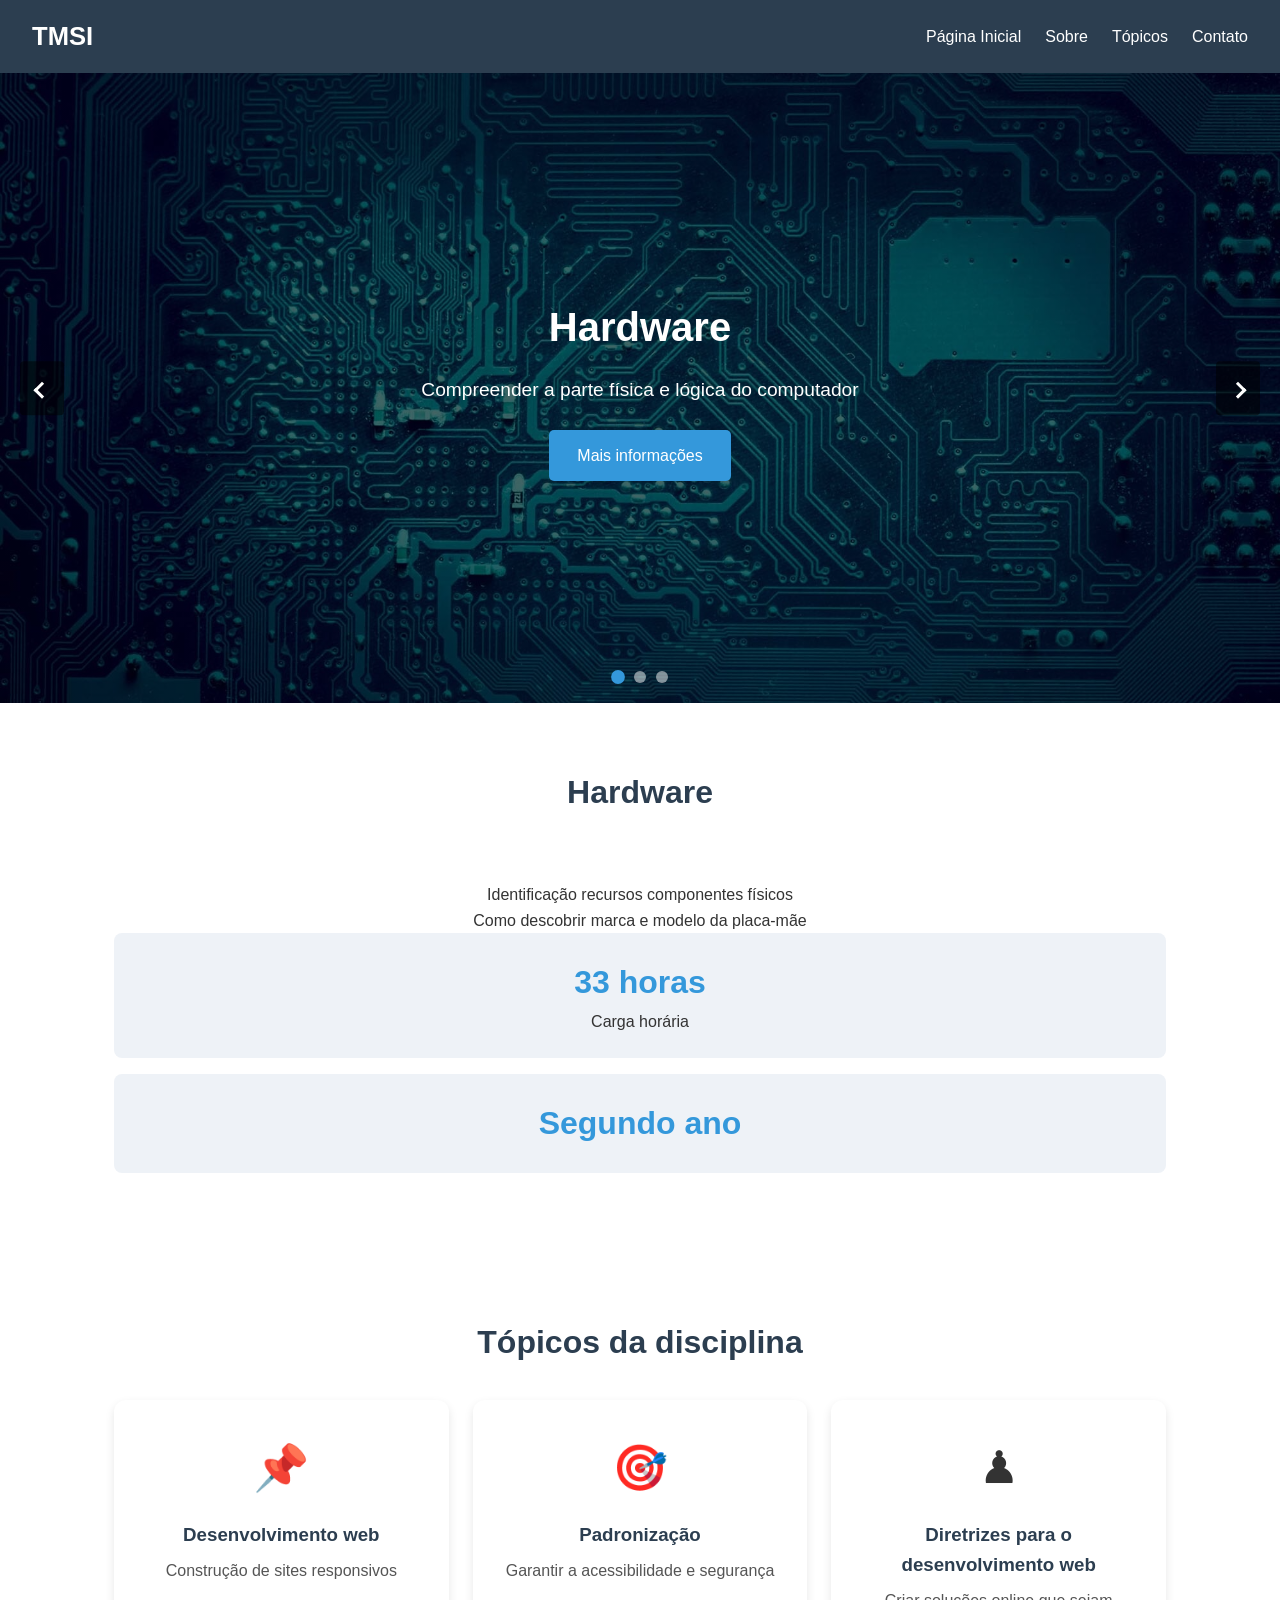
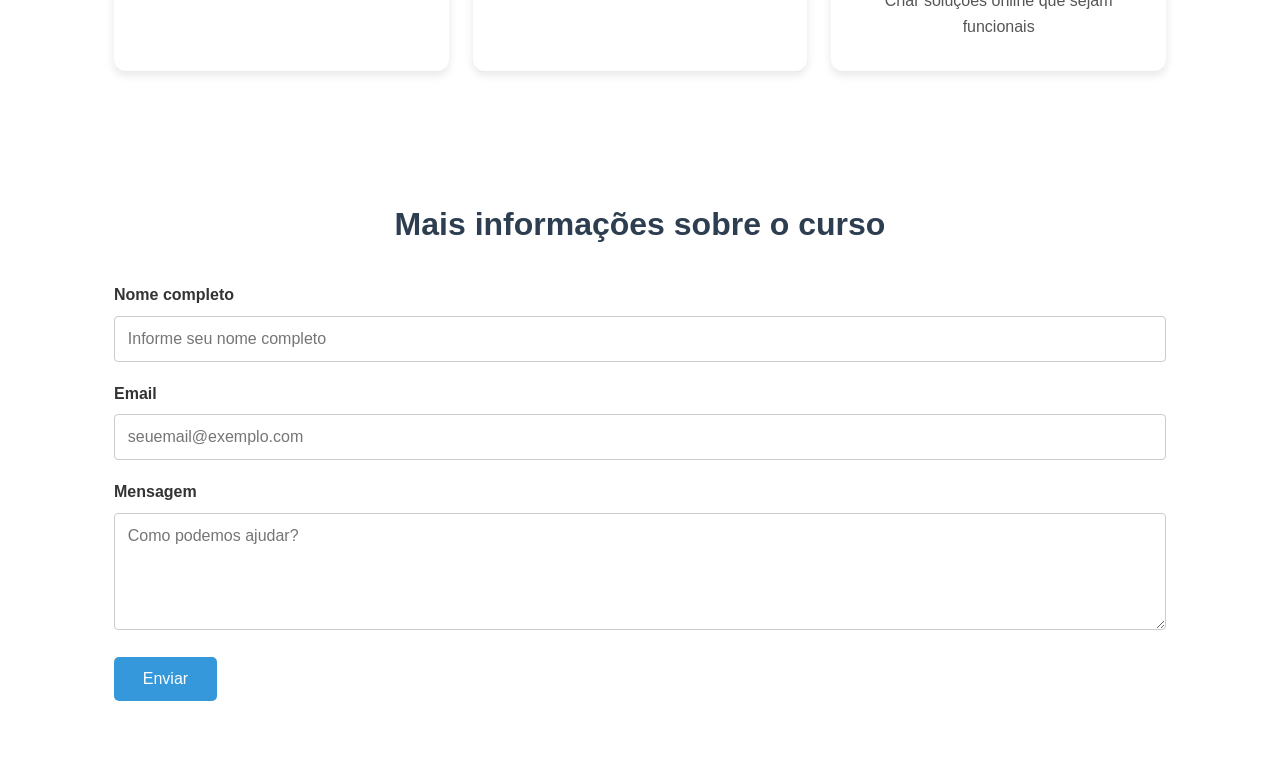
==== html/index.html @ a9b30898 "Projeto site responsivo" ====
<!DOCTYPE html>
<html lang="pt-br">

<head>
    <meta charset="UTF-8">
    <meta name="viewport" content="width=device-width, initial-scale=1.0">
    <title>Site</title>
    <link rel="stylesheet" href="../css/style.css">
</head>

<body>

    <header class="header">
        <a href="#" class="logo">TMSI</a>

        <button class="menu-toggle" id="menuResponsivo" aria-label="Abrir-Menu">
            <span class="bar"></span>
            <span class="bar"></span>
            <span class="bar"></span>
        </button>

        <nav class="nav-menu" id="nav-menu">
            <ul>
                <li><a href="#paginaInicial">Página Inicial</a></li>
                <li><a href="#sobre">Sobre</a></li>
                <li><a href="#topico">Tópicos</a></li>
                <li><a href="#contato">Contato</a></li>
            </ul>
        </nav>
    </header>

<section id="paginaInicial" class="carousel-section">
    <div class="carousel-container">
        <div class="carousel-slide active slide-1">
            <div class="hero-content">
                <h1>Hardware</h1>
                <p>Compreender a parte física e lógica do computador</p>
                <a href="#sobre" class="btn-primary">Mais informações</a>
            </div>
        </div>

        <div class="carousel-slide slide-2">
            <div class="carousel-container">
                <h1>Design</h1>
                <p>Desenvolvimento frontend</p>
            </div>
        </div>

        <div class="carousel-slide slide-3">
            <div class="carousel-container">
                <h1>Projeto</h1>
                <p>Desenvolvimento Shark Tank</p>
            </div>
        </div>
            <button class="carousel-btn prev-btn" id="prevBtn">
                <span class="botao esquerda"></span>
            </button>
            <button class="carousel-btn next-btn" id="nextBtn">
                <span class="botao direita"></span>
            </button>

            <div class="carousel-dots">
                <span class="dot active" data-index="0"></span>
                <span class="dot" data-index="1"></span>
                <span class="dot" data-index="2"></span>
            </div>

        </div>
    </div>
    </section>

    <section id="sobre" class="section">
        <div class="container">
            <h2>Hardware</h2>
            <div class="grid-2-cols"></div>
            <div class="text-block">
                <p>Identificação recursos componentes físicos</p>
                <p>Como descobrir marca e modelo da placa-mãe</p>
            </div>
            <div class="stats-block">
                <div class="stat-card">
                    <h3>33 horas</h3>
                    <p>Carga horária</p>
                </div>
                <div class="stat-card">
                    <h3>Segundo ano</h3>
                </div>
            </div>
        </div>

    </section>

    <section id="topico" class="section bg-ligth">
        <div class="container">
            <h2>Tópicos da disciplina</h2>
            <div class="grid-3-cols">
                <div class="card">
                    <div class="icon">📌</div>
                    <h3>Desenvolvimento web</h3>
                    <p>Construção de sites responsivos</p>
                </div>
                <div class="card">
                    <div class="icon">🎯</div>
                    <h3>Padronização</h3>
                    <p>Garantir a acessibilidade e segurança</p>
                </div>
                <div class="card">
                    <div class="icon">♟</div>
                    <h3>Diretrizes para o desenvolvimento web</h3>
                    <p>Criar soluções online que sejam funcionais</p>
                </div>
            </div>
        </div>
        
    </section>

    <section id="contato" class="section">
        <div class="container">
            <h2>Mais informações sobre o curso</h2>
            <form class="contatoForm" class="contact-form">
                <div class="form-group">
                    <label form="nome">Nome completo</label>
                    <input type="text" id="nome" placeholder="Informe seu nome completo">
                </div>
                <div class="form-group">
                    <label form="email">Email</label>
                    <input type="email" placeholder="seuemail@exemplo.com" id="email">
                </div>
                <div class="form-group">
                    <label form="mensagem">Mensagem</label>
                    <textarea id="mensagem" rows="5" placeholder="Como podemos ajudar?"></textarea>
                </div>
                <button type="submit" class="btn-primary">Enviar</button>
            </form>
        </div>
    </section>
</body>

<script type="text" src="../js/script.js"></script>

</html>
---- css/style.css ----
/* ===================================
   1. RESET E REGRAS GERAIS
   =================================== */

   * {
    margin: 0;
    padding: 0;
    box-sizing: border-box;
  }
  
  html {
    scroll-behavior: smooth;
  }
  
  body {
    font-family: "Segoe UI", Tahoma, Geneva, Verdana, sans-serif;
    line-height: 1.6;
    color: #333;
  }
  
  .container {
    max-width: 1100px;
    margin: 0 auto;
    padding: 0 1.5rem;
  }
  
  .section {
    padding: 4rem 0;
  }
  
  .section h2 {
    text-align: center;
    font-size: 2rem;
    margin-bottom: 2rem;
    color: #2c3e50;
  }
  
  .bg-light {
    background-color: #f8f9fa;
  }
  
  /* ===================================
     2. HEADER E NAVEGAÇÃO
     =================================== */
  
  .header {
    display: flex;
    justify-content: space-between;
    align-items: center;
    background-color: #2c3e50;
    padding: 1rem 2rem;
    position: sticky;
    top: 0;
    z-index: 1000;
  }
  
  .logo {
    color: #fff;
    text-decoration: none;
    font-size: 1.6rem;
    font-weight: bold;
  }
  
  .nav-menu ul {
    display: flex;
    list-style: none;
    gap: 1.5rem;
  }
  
  .nav-menu a {
    color: #fff;
    text-decoration: none;
    font-size: 1rem;
    transition: color 0.3s;
  }
  
  .nav-menu a:hover {
    color: #3498db;
  }
  
  /* ===================================
     3. BOTÃO HAMBÚRGUER
     =================================== */
  
  .menu-toggle {
    display: none;
    background: none;
    border: none;
    cursor: pointer;
    flex-direction: column;
    gap: 5px;
    padding: 5px;
  }
  
  .menu-toggle .bar {
    width: 25px;
    height: 3px;
    background-color: #fff;
    border-radius: 2px;
    transition: all 0.3s ease;
  }
  
  /* ===================================
     4. CARROSSEL HERO
     =================================== */
  
  .carousel-section {
    position: relative;
    width: 100%;
    height: 70vh;
    overflow: hidden;
  }
  

  .carousel-container {
    width: 100%;
    height: 100%;
    position: relative;
  }
  
  .carousel-slide {
    position: absolute;
    top: 0;
    left: 0;
  
    width: 100%;
    height: 100%;
  
    opacity: 0;
  
    transition: opacity 0.8s ease-in-out;
  
    background-size: cover;
    background-position: center;
  
    display: flex;
    align-items: center;
    justify-content: center;
  
    text-align: center;
    color: #fff;
  
    padding: 0 1rem;
  }
  
  .carousel-slide.active {
    opacity: 1;
    z-index: 1;
  }
  
  /* ===================================
     5. IMAGENS DOS SLIDES
     =================================== */
  
  .slide-1 {
    background-image:
      linear-gradient(rgba(0, 0, 0, 0.6), rgba(0, 0, 0, 0.6)),
      url("../img/hardware.jpg");
  }
  
  .slide-2 {
    background-image:
      linear-gradient(rgba(0, 0, 0, 0.6), rgba(0, 0, 0, 0.6)),
      url("../img/design.jpg");
  }
  
  .slide-3 {
    background-image:
      linear-gradient(rgba(0, 0, 0, 0.6), rgba(0, 0, 0, 0.6)),
      url("../img/projeto.jpeg");
  }
  
  /* ===================================
     6. CONTEÚDO DO HERO
     =================================== */
  
  .hero-content {
    max-width: 800px;
    margin: 0 auto;
  }
  
  .hero-content h1 {
    font-size: 2.5rem;
    margin-bottom: 1rem;
  }
  
  .hero-content p {
    font-size: 1.2rem;
    margin-bottom: 1.5rem;
  
    max-width: 600px;
  
    margin-left: auto;
    margin-right: auto;
  }
  
  /* ===================================
     7. BOTÃO PRINCIPAL
     =================================== */
  
  .btn-primary {
    display: inline-block;
  
    background-color: #3498db;
    color: #fff;
  
    padding: 0.8rem 1.8rem;
  
    border: none;
    border-radius: 5px;
  
    text-decoration: none;
  
    font-size: 1rem;
  
    cursor: pointer;
  
    transition:
      background 0.3s ease,
      transform 0.3s ease,
      box-shadow 0.3s ease;
  }
  
  .btn-primary:hover {
    background-color: #2980b9;
  
    transform: translateY(-2px);
  
    box-shadow: 0 5px 15px rgba(0, 0, 0, 0.2);
  }
  
  /* ===================================
     8. CONTROLES E SETAS DO CARROSSEL
     =================================== */
  
  .carousel-btn {
    position: absolute;
  
    top: 50%;
  
    transform: translateY(-50%);
  
    background-color: rgba(0, 0, 0, 0.5);
  
    color: white;
  
    border: none;
  
    font-size: 1.5rem;
  
    padding: 0.8rem 1rem;
  
    cursor: pointer;
  
    z-index: 10;
  
    border-radius: 4px;
  
    transition:
      background-color 0.3s ease,
      transform 0.3s ease;
  }
  
  .carousel-btn:hover {
    background-color: rgba(0, 0, 0, 0.8);
  }
  
  .prev-btn {
    left: 20px;
  }
  
  .next-btn {
    right: 20px;
  }
  
  /* ===================================
     9. SETAS DESENHADAS EM CSS
     =================================== */
  
  .botao {
    display: inline-block;
  
    width: 12px;
    height: 12px;
  
    border-top: 3px solid #fff;
    border-right: 3px solid #fff;
  }
  
  .botao.esquerda {
    transform: rotate(-135deg);
  }
  
  .botao.direita {
    transform: rotate(45deg);
  }
  
  /* ===================================
     10. INDICADORES DO CARROSSEL
     =================================== */
  
  .carousel-dots {
    position: absolute;
  
    bottom: 20px;
    left: 50%;
  
    transform: translateX(-50%);
  
    display: flex;
  
    gap: 10px;
  
    z-index: 10;
  }
  
  .dot {
    width: 12px;
    height: 12px;
  
    background-color: rgba(255, 255, 255, 0.5);
  
    border-radius: 50%;
  
    cursor: pointer;
  
    transition:
      background-color 0.3s ease,
      transform 0.3s ease;
  }
  
  .dot:hover {
    transform: scale(1.2);
  }
  
  .dot.active {
    background-color: #3498db;
  
    transform: scale(1.15);
  }
  
  /* ===================================
     11. GRIDS
     =================================== */
  
  .grid-2-cols {
    display: grid;
  
    grid-template-columns: 1fr 1fr;
  
    gap: 2rem;
  }
  
  .grid-3-cols {
    display: grid;
  
    grid-template-columns: repeat(3, 1fr);
  
    gap: 1.5rem;
  }
  
  /* ===================================
     12. BLOCO DE TEXTO
     =================================== */
  
  .text-block {
    display: flex;
  
    flex-direction: column;
  
    justify-content: center;
  
    align-items: center;
  
    text-align: center;
  
    margin-top: 2rem;
  }
  
  /* ===================================
     13. CARDS DE ESTATÍSTICAS
     =================================== */
  
  .stat-card {
    background-color: #eef2f7;
  
    padding: 1.5rem;
  
    border-radius: 8px;
  
    text-align: center;
  
    margin-bottom: 1rem;
  
    transition:
      transform 0.3s ease,
      box-shadow 0.3s ease;
  }
  
  .stat-card:hover {
    transform: translateY(-5px);
  
    box-shadow: 0 8px 20px rgba(0, 0, 0, 0.1);
  }
  
  .stat-card h3 {
    font-size: 2rem;
  
    color: #3498db;
  }
  
  /* ===================================
     14. TÓPICOS DA DISCIPLINA
     =================================== */
  
  #servicos {
    position: relative;
  
    overflow: hidden;
  }
  
  /* Título da seção */
  
  #servicos h2 {
    font-size: 2.3rem;
  
    margin-bottom: 3rem;
  
    position: relative;
  }
  
  /* Linha abaixo do título */
  
  #servicos h2::after {
    content: "";
  
    display: block;
  
    width: 60px;
  
    height: 4px;
  
    background-color: #3498db;
  
    margin: 12px auto 0;
  
    border-radius: 5px;
  }
  
  /* ===================================
     15. CARDS DOS TÓPICOS
     =================================== */
  
  .card {
    background: #fff;
  
    padding: 2rem;
  
    border-radius: 12px;
  
    box-shadow: 0 4px 10px rgba(0, 0, 0, 0.1);
  
    text-align: center;
  
    position: relative;
  
    overflow: hidden;
  
    transition:
      transform 0.4s ease,
      box-shadow 0.4s ease,
      background-color 0.4s ease;
  }
  
  /* Linha superior do card */
  
  .card::before {
    content: "";
  
    position: absolute;
  
    top: 0;
    left: 0;
  
    width: 100%;
  
    height: 4px;
  
    background-color: #3498db;
  
    transform: scaleX(0);
  
    transform-origin: center;
  
    transition: transform 0.4s ease;
  }
  
  /* Efeito hover */
  
  .card:hover {
    transform: translateY(-10px);
  
    box-shadow: 0 15px 30px rgba(0, 0, 0, 0.18);
  }
  
  /* Ativa a linha superior */
  
  .card:hover::before {
    transform: scaleX(1);
  }
  
  /* Ícone */
  
  .card .icon {
    font-size: 2.8rem;
  
    margin-bottom: 1rem;
  
    transition: transform 0.4s ease;
  }
  
  /* Animação do ícone */
  
  .card:hover .icon {
    transform: scale(1.15);
  }
  
  /* Título do card */
  
  .card h3 {
    margin-bottom: 0.5rem;
  
    color: #2c3e50;
  
    transition: color 0.3s ease;
  }
  
  /* Mudança de cor do título */
  
  .card:hover h3 {
    color: #3498db;
  }
  
  /* Texto */
  
  .card p {
    color: #555;
  
    transition: color 0.3s ease;
  }
  
  /* ===================================
     16. FORMULÁRIO DE CONTATO
     =================================== */
  
  .contact-form {
    max-width: 600px;
  
    margin: 0 auto;
  }
  
  .form-group {
    margin-bottom: 1.2rem;
  }
  
  .form-group label {
    display: block;
  
    margin-bottom: 0.5rem;
  
    font-weight: bold;
  }
  
  .form-group input,
  .form-group textarea {
    width: 100%;
  
    padding: 0.8rem;
  
    border: 1px solid #ccc;
  
    border-radius: 4px;
  
    font-size: 1rem;
  
    font-family: inherit;
  
    transition:
      border-color 0.3s ease,
      box-shadow 0.3s ease;
  }
  
  .form-group input:focus,
  .form-group textarea:focus {
    outline: none;
  
    border-color: #3498db;
  
    box-shadow: 0 0 0 3px rgba(52, 152, 219, 0.15);
  }
  
  /* Borda vermelha para campos com erro */
  
  .input-error {
    border-color: #e74c3c !important;
  }
  
  /* Mensagem de erro */
  
  .error-text {
    color: #e74c3c;
  
    font-size: 0.85rem;
  
    margin-top: 0.3rem;
  
    display: block;
  }
  
  /* ===================================
     17. RODAPÉ
     =================================== */
  
  .footer {
    background-color: #1a252f;
  
    color: #ecf0f1;
  
    padding-top: 3rem;
  
    width: 100%;
  }
  
  /* Grid do rodapé */
  
  .grid-footer {
    display: grid;
  
    grid-template-columns: repeat(auto-fit, minmax(200px, 1fr));
  
    gap: 2rem;
  
    padding-bottom: 2rem;
  
    justify-items: center;
  }
  
  /* Coluna */
  
  .footer-col {
    display: flex;
  
    flex-direction: column;
  
    align-items: center;
  
    text-align: center;
  
    width: 100%;
  }
  
  /* Parágrafo */
  
  .footer-col p {
    text-align: center;
  
    margin: 0 auto;
  }
  
  /* Títulos */
  
  .footer-col h3,
  .footer-col h4 {
    margin-bottom: 1rem;
  
    color: #fff;
  }
  
  /* Listas */
  
  .footer-col ul {
    list-style: none;
  }
  
  .footer-col ul li {
    margin-bottom: 0.5rem;
  }
  
  /* Links */
  
  .footer-col a {
    color: #bdc3c7;
  
    text-decoration: none;
  
    transition: color 0.3s ease;
  }
  
  .footer-col a:hover {
    color: #3498db;
  }
  
  /* Links sociais */
  
  .social-links {
    display: flex;
  
    flex-direction: column;
  
    gap: 0.5rem;
  }
  
  /* Rodapé inferior */
  
  .footer-bottom {
    grid-column: 1 / -1;
  
    width: 100%;
  
    text-align: center;
  
    padding: 1.5rem 0;
  
    font-size: 0.9rem;
  
    color: #7f8c8d;
  }
  
  /* ===================================
     18. RESPONSIVIDADE
     =================================== */
  
  @media (max-width: 768px) {
    /* Menu */
  
    .menu-toggle {
      display: flex;
    }
  
    .nav-menu {
      display: none;
  
      position: absolute;
  
      top: 100%;
      left: 0;
  
      width: 100%;
  
      background-color: #2c3e50;
    }
  
    .nav-menu.active {
      display: block;
    }
  
    .nav-menu ul {
      flex-direction: column;
  
      padding: 1rem 0;
  
      gap: 0;
    }
  
    .nav-menu li {
      text-align: center;
  
      padding: 0.8rem 0;
    }
  
    /* Grids */
  
    .grid-2-cols,
    .grid-3-cols,
    .grid-footer {
      grid-template-columns: 1fr;
    }
  
    /* Hero */
  
    .carousel-section {
      height: 65vh;
    }
  
    .hero-content h1 {
      font-size: 1.8rem;
    }
  
    .hero-content p {
      font-size: 1rem;
    }
  
    /* Botões do carrossel */
  
    .carousel-btn {
      padding: 0.5rem;
    }
  
    /* Título dos tópicos */
  
    #servicos h2 {
      font-size: 1.8rem;
    }
  
    /* Cards */
  
    .card {
      padding: 1.5rem;
    }
  }
  
  /* ===================================
     19. ACESSIBILIDADE
     =================================== */
  
  /* Remove animações para usuários que
     preferem menos movimento */
  
  @media (prefers-reduced-motion: reduce) {
    html {
      scroll-behavior: auto;
    }
  
    *,
    *::before,
    *::after {
      animation-duration: 0.01ms !important;
      animation-iteration-count: 1 !important;
      transition-duration: 0.01ms !important;
    }
  }
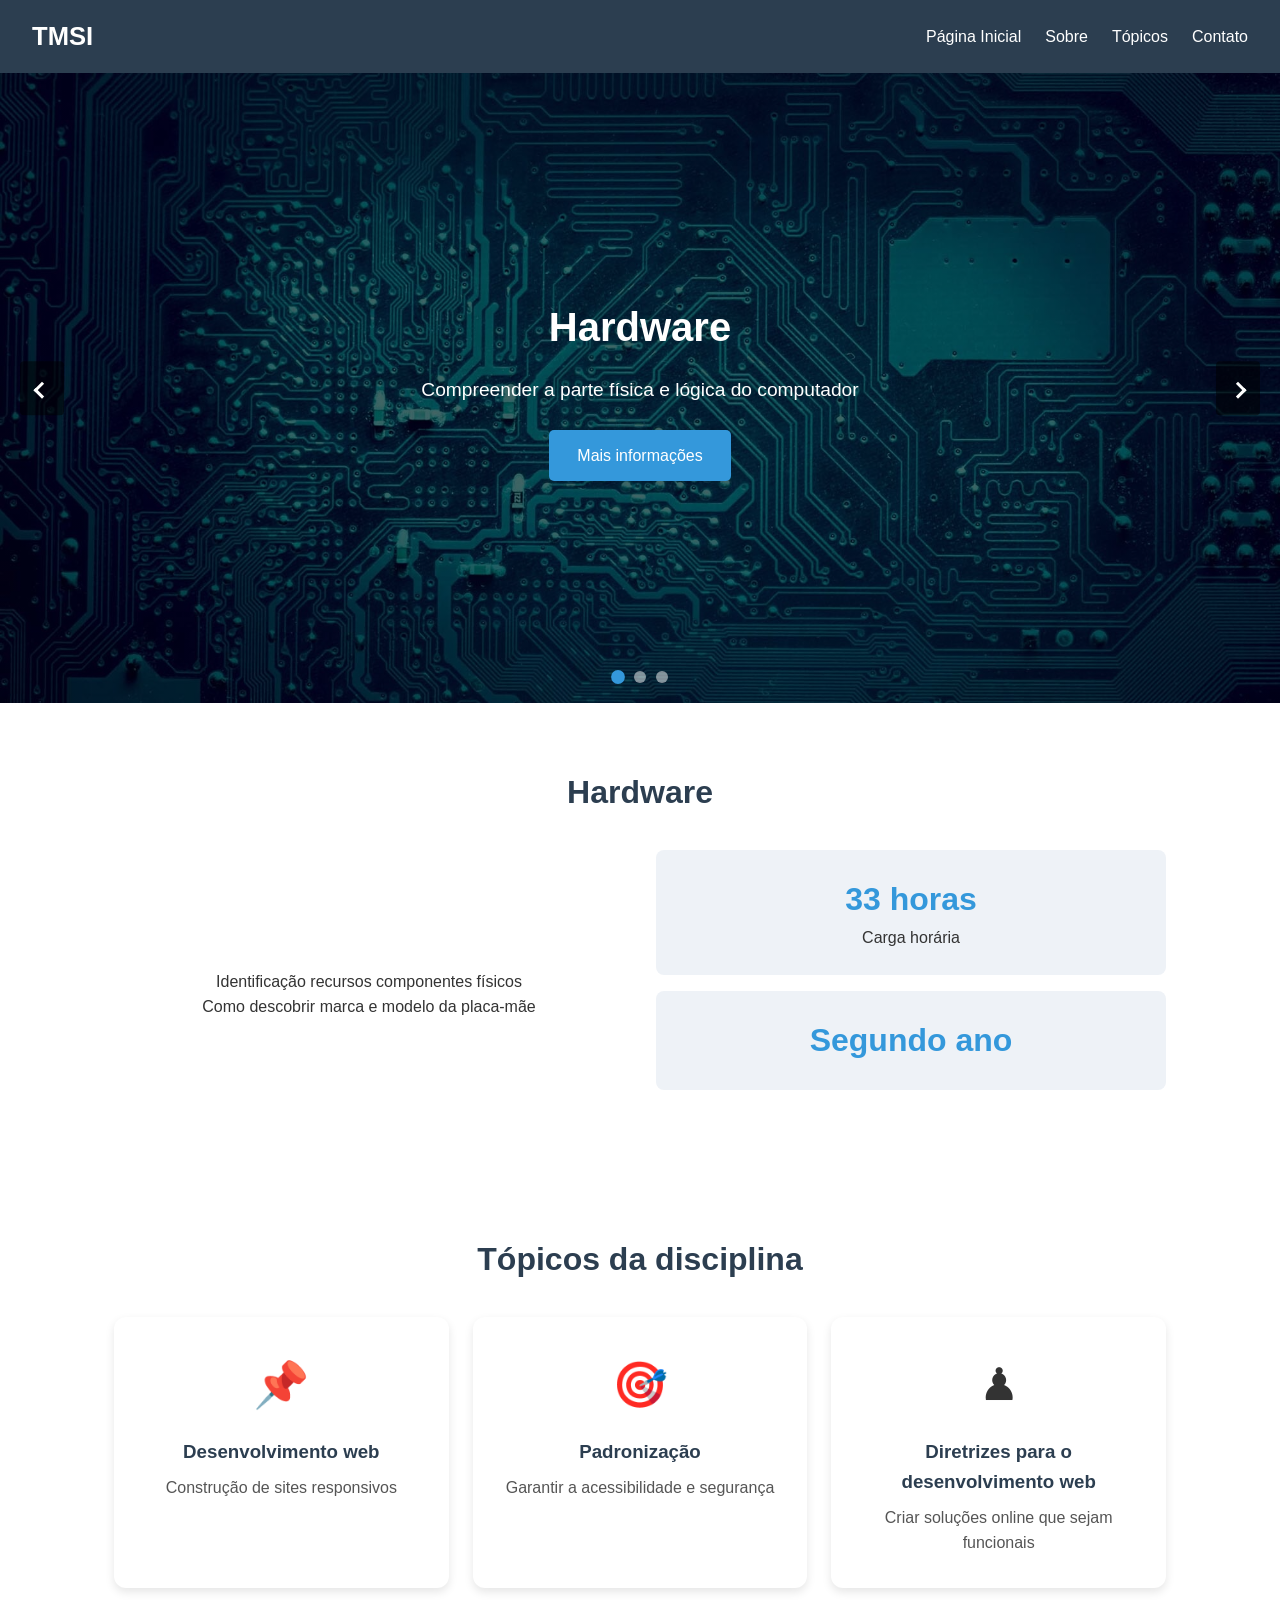
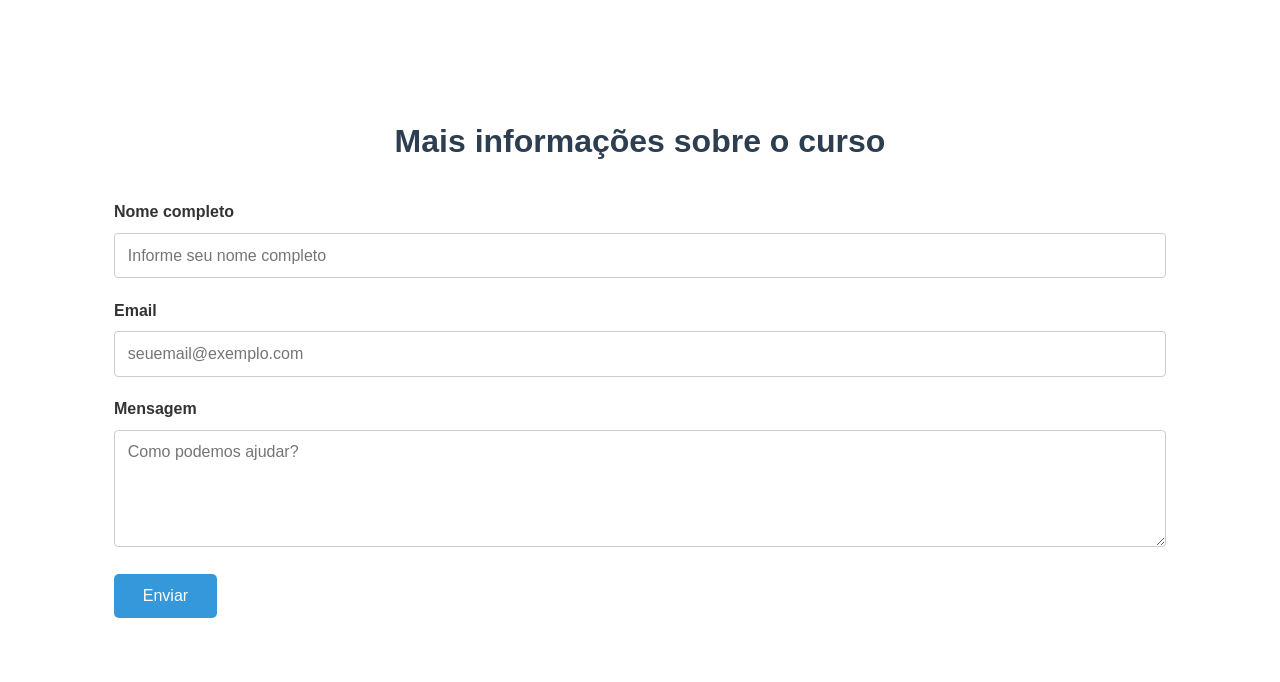
==== commit 4189aa9c: "Consertar colunas" ====
--- a/html/index.html
+++ b/html/index.html
@@ -9,7 +9,7 @@
 </head>
 
 <body>
-
+<!--Sim-->
     <header class="header">
         <a href="#" class="logo">TMSI</a>
 
@@ -72,18 +72,19 @@
     <section id="sobre" class="section">
         <div class="container">
             <h2>Hardware</h2>
-            <div class="grid-2-cols"></div>
-            <div class="text-block">
-                <p>Identificação recursos componentes físicos</p>
-                <p>Como descobrir marca e modelo da placa-mãe</p>
-            </div>
-            <div class="stats-block">
-                <div class="stat-card">
-                    <h3>33 horas</h3>
-                    <p>Carga horária</p>
+            <div class="grid-2-cols">
+                <div class="text-block">
+                    <p>Identificação recursos componentes físicos</p>
+                    <p>Como descobrir marca e modelo da placa-mãe</p>
                 </div>
-                <div class="stat-card">
-                    <h3>Segundo ano</h3>
+                <div class="stats-block">
+                    <div class="stat-card">
+                        <h3>33 horas</h3>
+                        <p>Carga horária</p>
+                    </div>
+                    <div class="stat-card">
+                        <h3>Segundo ano</h3>
+                    </div>
                 </div>
             </div>
         </div>
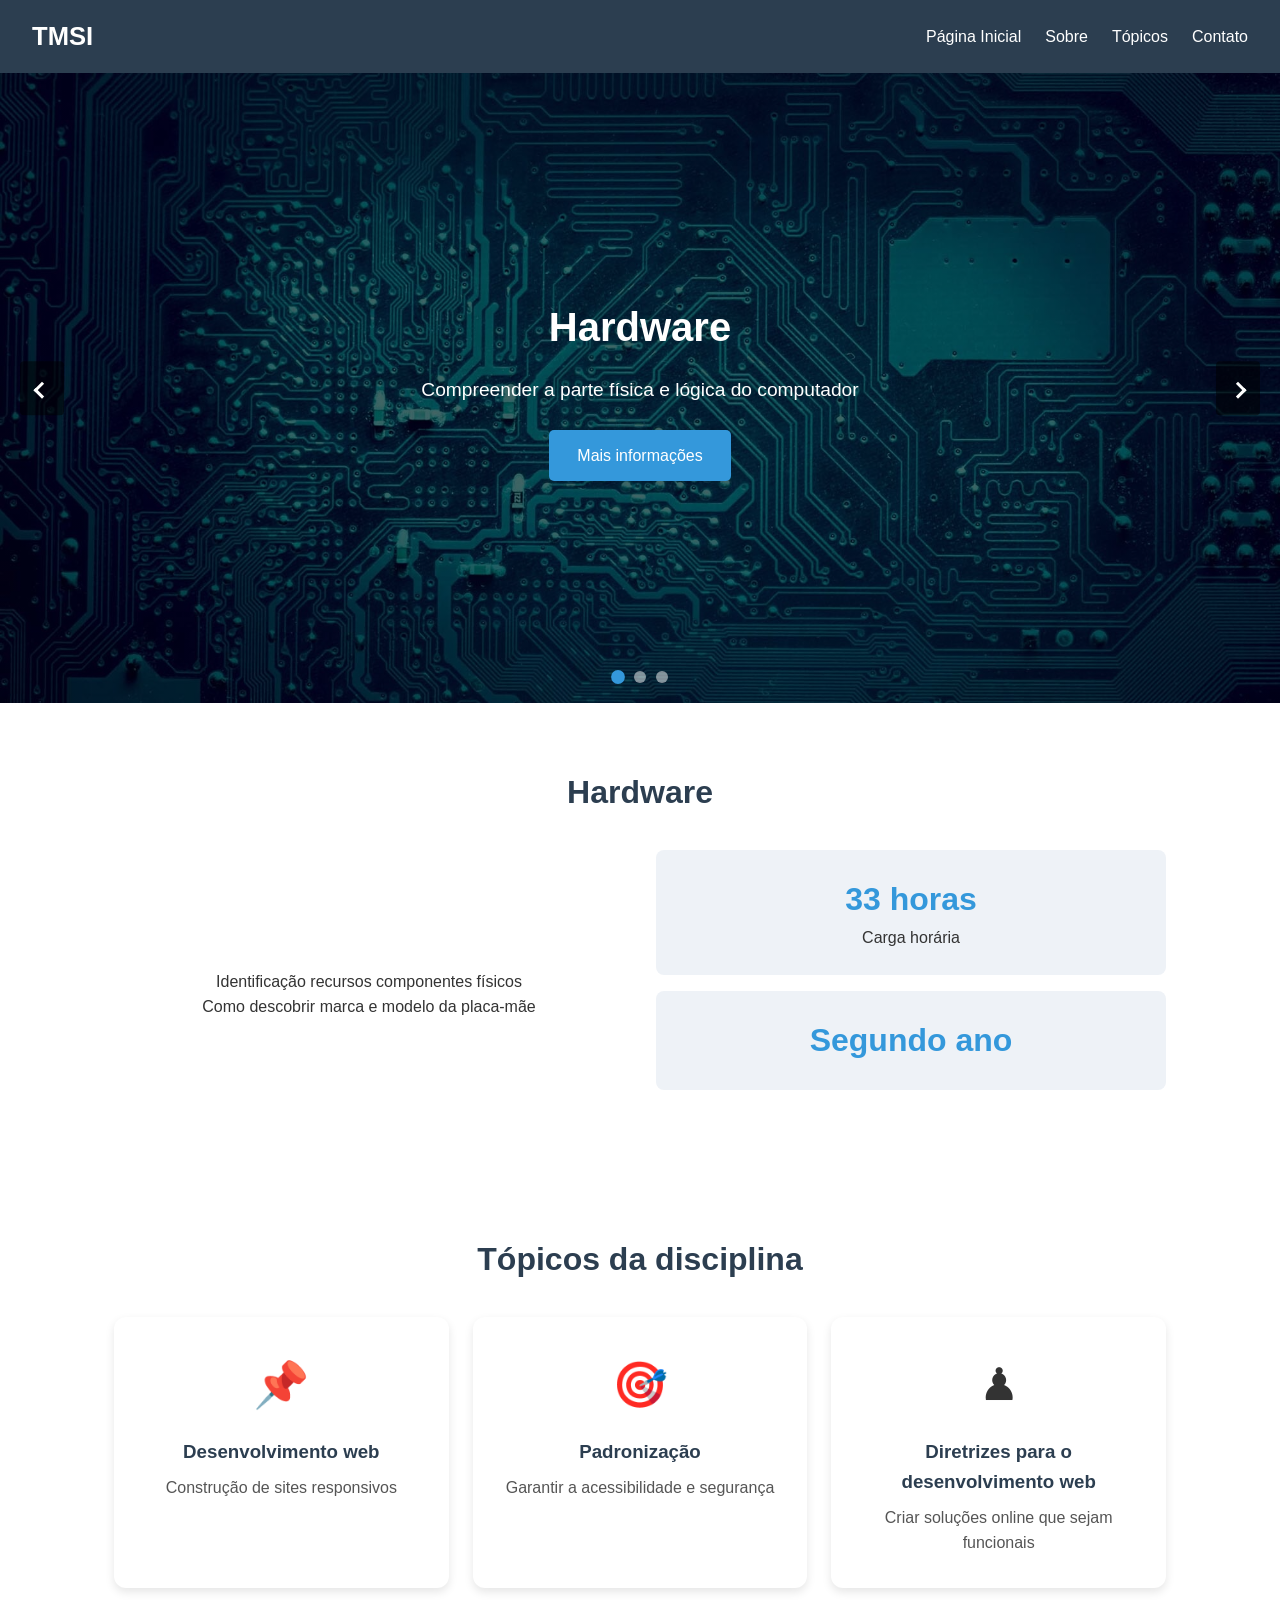
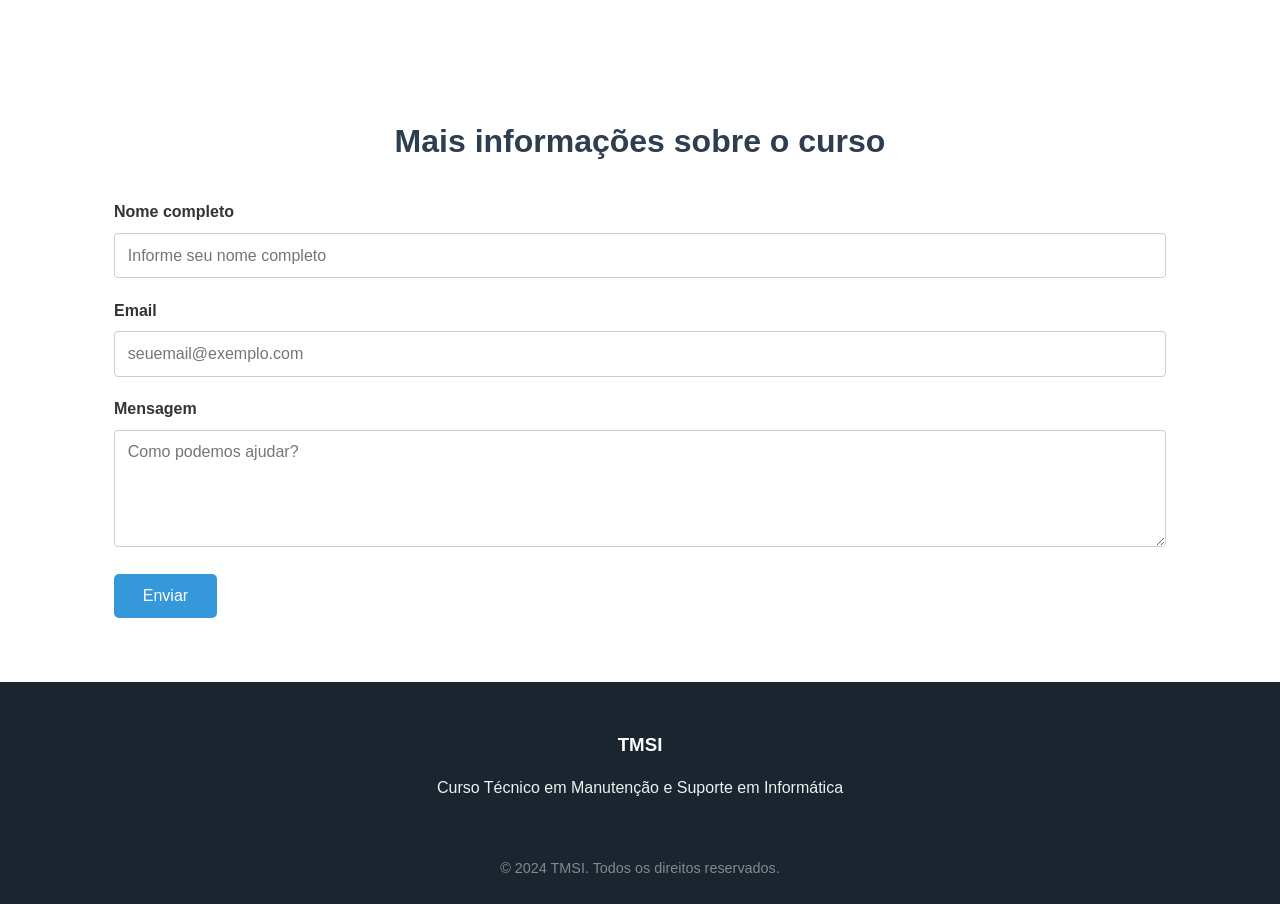
==== commit 5991b178: "Adicção rodapé" ====
--- a/html/index.html
+++ b/html/index.html
@@ -135,6 +135,19 @@
             </form>
         </div>
     </section>
+    <section>
+        <div class="footer">
+            <div class="container grid-footer">
+                <div class="footer-col">
+                    <h3>TMSI</h3>
+                    <p>Curso Técnico em Manutenção e Suporte em Informática</p>
+                </div>
+            </div> <!--fecha div grid-footer-->
+            <div class="footer-bottom">
+                <p>&copy; 2024 TMSI. Todos os direitos reservados.</p>
+            </div>
+        </div>
+    </section>
 </body>
 
 <script type="text" src="../js/script.js"></script>
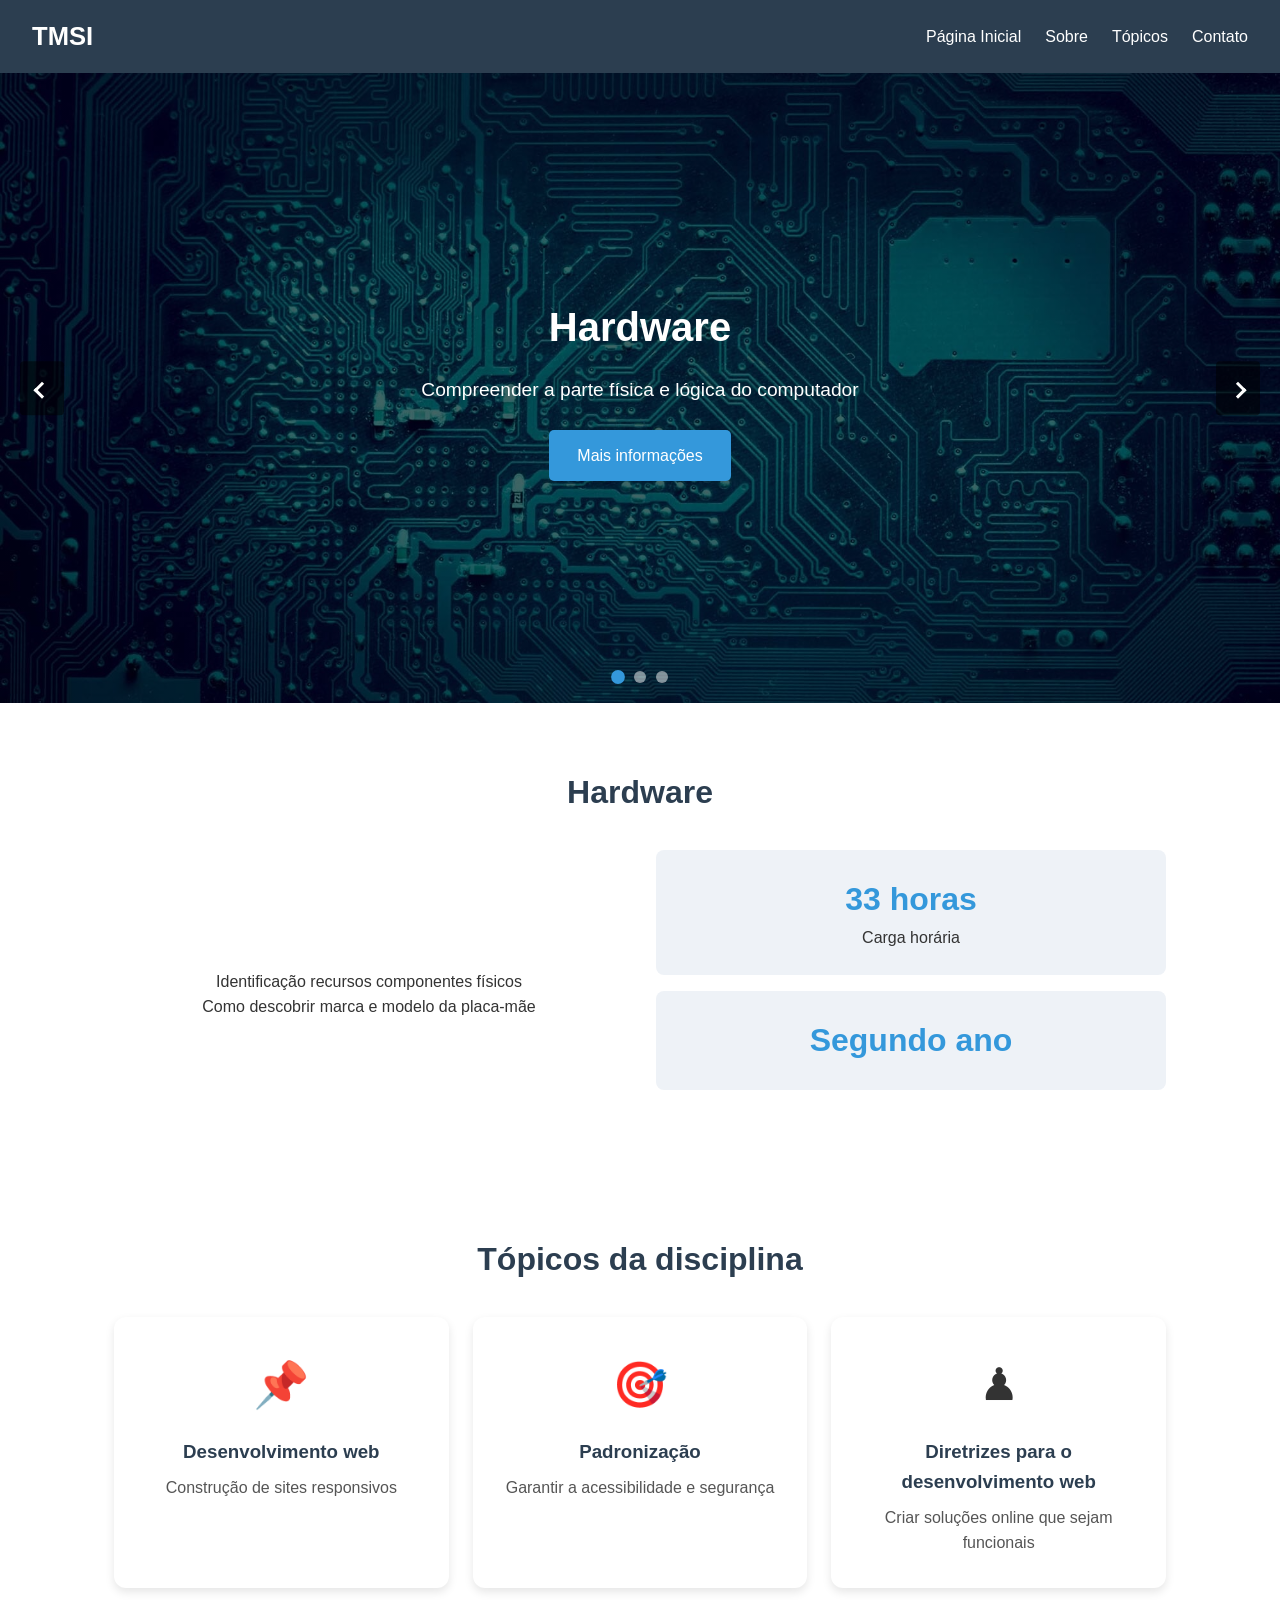
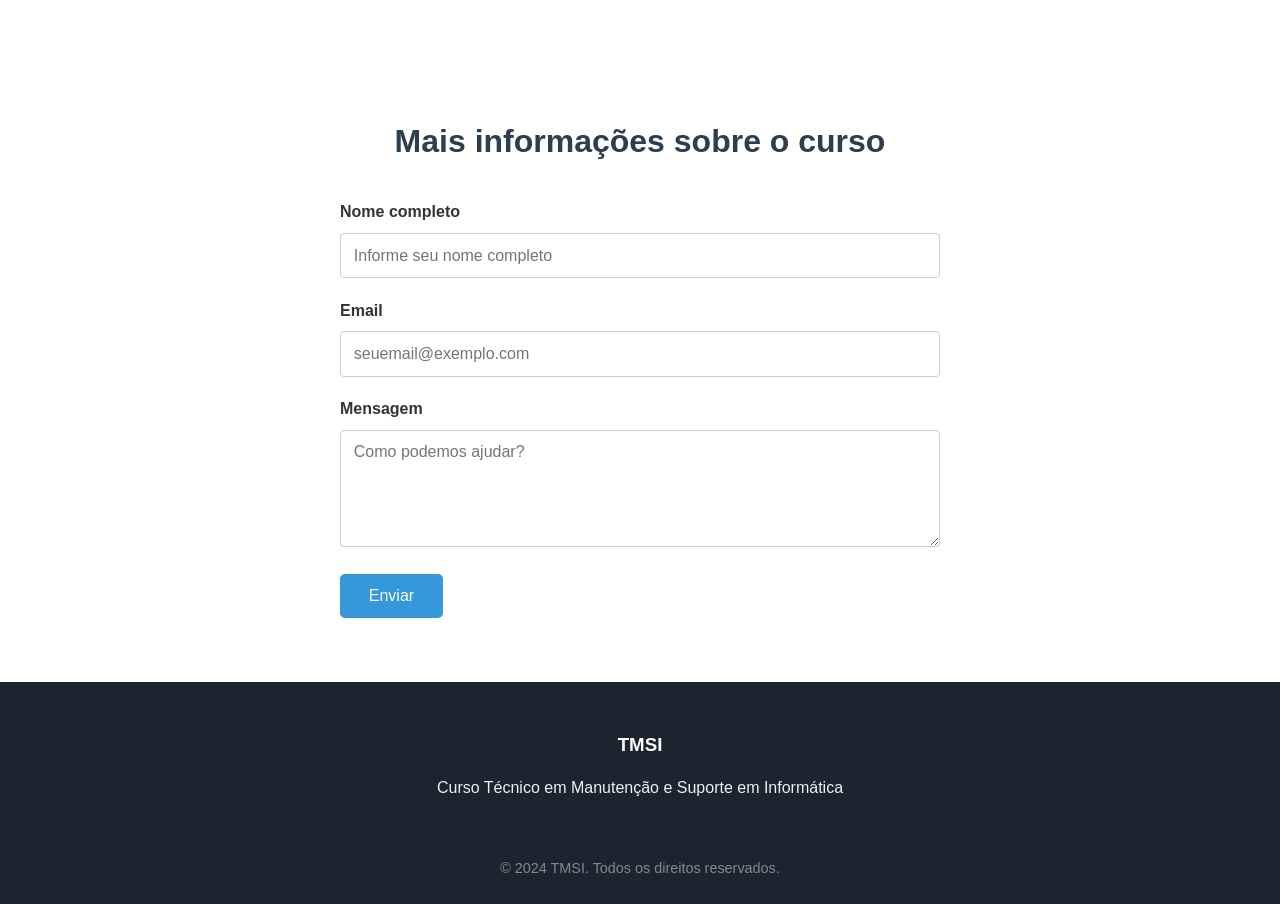
==== commit 72288a9e: "Mensagens de erro" ====
--- a/html/index.html
+++ b/html/index.html
@@ -118,38 +118,59 @@
     <section id="contato" class="section">
         <div class="container">
             <h2>Mais informações sobre o curso</h2>
-            <form class="contatoForm" class="contact-form">
+    
+            <form id="contatoForm" class="contact-form">
                 <div class="form-group">
-                    <label form="nome">Nome completo</label>
-                    <input type="text" id="nome" placeholder="Informe seu nome completo">
+                    <label for="nome">Nome completo</label>
+                    <input
+                        type="text"
+                        id="nome"
+                        placeholder="Informe seu nome completo"
+                    >
                 </div>
+    
                 <div class="form-group">
-                    <label form="email">Email</label>
-                    <input type="email" placeholder="seuemail@exemplo.com" id="email">
+                    <label for="email">Email</label>
+                    <input
+                        type="email"
+                        id="email"
+                        placeholder="seuemail@exemplo.com"
+                    >
                 </div>
+    
                 <div class="form-group">
-                    <label form="mensagem">Mensagem</label>
-                    <textarea id="mensagem" rows="5" placeholder="Como podemos ajudar?"></textarea>
+                    <label for="mensagem">Mensagem</label>
+                    <textarea
+                        id="mensagem"
+                        rows="5"
+                        placeholder="Como podemos ajudar?"
+                    ></textarea>
                 </div>
-                <button type="submit" class="btn-primary">Enviar</button>
+    
+                <button type="submit" class="btn-primary">
+                    Enviar
+                </button>
             </form>
         </div>
     </section>
-    <section>
-        <div class="footer">
-            <div class="container grid-footer">
-                <div class="footer-col">
-                    <h3>TMSI</h3>
-                    <p>Curso Técnico em Manutenção e Suporte em Informática</p>
-                </div>
-            </div> <!--fecha div grid-footer-->
-            <div class="footer-bottom">
-                <p>&copy; 2024 TMSI. Todos os direitos reservados.</p>
+    
+    <footer class="footer">
+        <div class="container grid-footer">
+            <div class="footer-col">
+                <h3>TMSI</h3>
+                <p>Curso Técnico em Manutenção e Suporte em Informática</p>
             </div>
+        </div> <!--fecha div grid-footer-->
+        <div class="footer-bottom">
+            <p>&copy; 2024 TMSI. Todos os direitos reservados.</p>
         </div>
-    </section>
+    </footer>
+    <div id="toast" class="toast">
+        <span class="toast-icon">☑️</span>
+        <span id="toastMensagem">Mensagem enviada com sucesso</span>
+    </div>
 </body>
 
-<script type="text" src="../js/script.js"></script>
+<script type="text/javascript" src="../js/script.js"></script>
 
 </html>
--- a/css/style.css
+++ b/css/style.css
@@ -111,7 +111,6 @@
     overflow: hidden;
   }
   
-
   .carousel-container {
     width: 100%;
     height: 100%;
@@ -724,6 +723,54 @@
     font-size: 0.9rem;
   
     color: #7f8c8d;
+  }
+  
+  /* Notificação Toast */
+  .toast {
+    position: fixed;
+    top: 20px;
+    right: 20px;
+  
+    display: flex;
+    align-items: center;
+    gap: 10px;
+  
+    background-color: #2e7d32;
+    color: white;
+  
+    padding: 16px 24px;
+    border-radius: 8px;
+  
+    box-shadow: 0 4px 12px rgba(0, 0, 0, 0.2);
+  
+    opacity: 0;
+    visibility: hidden;
+    transform: translateX(100%);
+  
+    transition: all 0.4s ease;
+    z-index: 9999;
+  }
+  
+  /* Quando o toast estiver visível */
+  .toast.show {
+    opacity: 1;
+    visibility: visible;
+    transform: translateX(0);
+  }
+  
+  /* Ícone de sucesso */
+  .toast-icon {
+    font-size: 22px;
+    font-weight: bold;
+  }
+  
+  /* Ajuste para telas pequenas */
+  @media (max-width: 480px) {
+    .toast {
+      left: 16px;
+      right: 16px;
+      top: 16px;
+    }
   }
   
   /* ===================================
